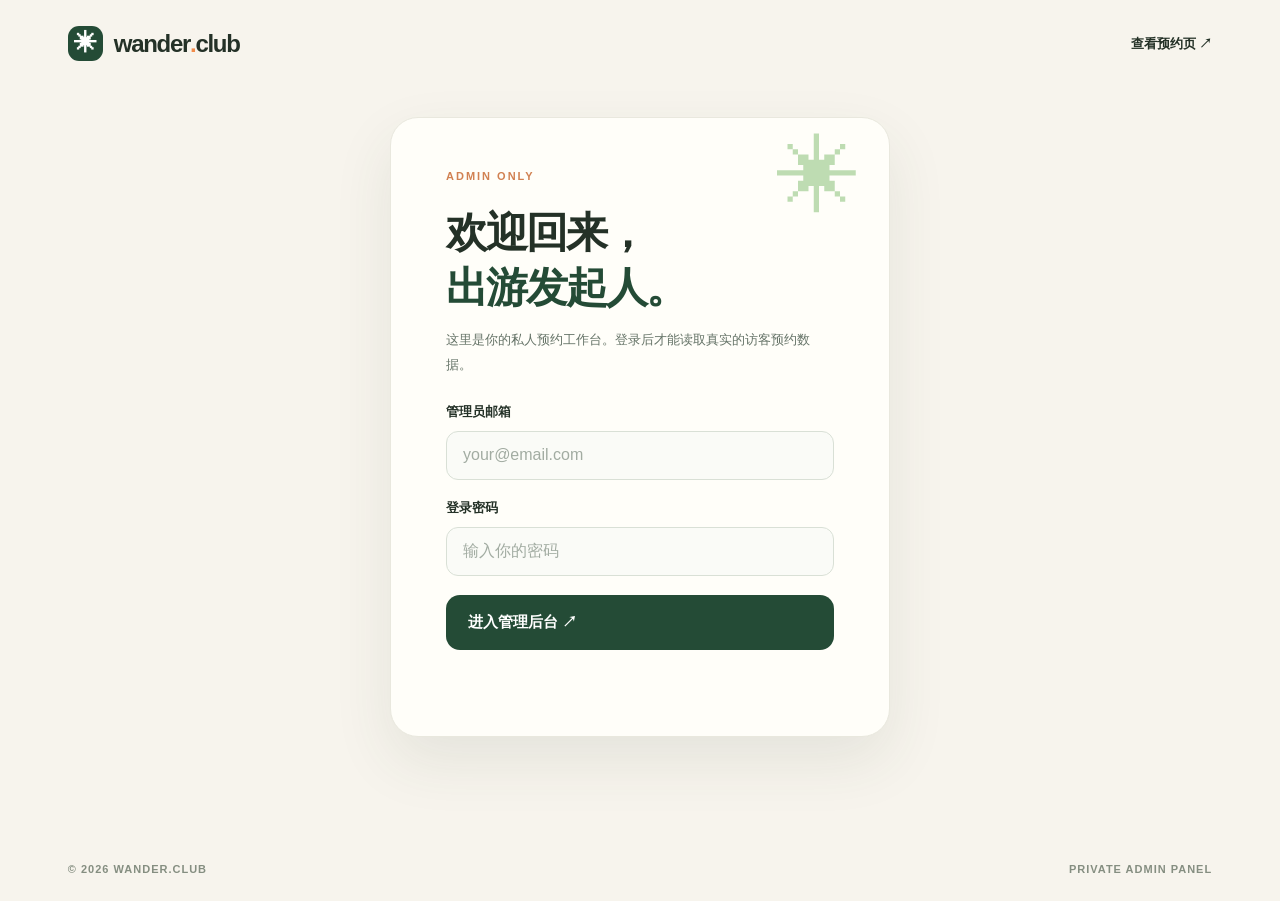
==== admin.html @ eb983b2d "Complete persistent booking site, administrator tools and database security" ====
<!doctype html>
<html lang="zh-CN">
<head>
  <meta charset="utf-8">
  <meta name="viewport" content="width=device-width, initial-scale=1">
  <meta name="robots" content="noindex,nofollow">
  <link rel="icon" href="assets/favicon.svg" type="image/svg+xml">
  <meta name="referrer" content="strict-origin-when-cross-origin">
  <meta name="theme-color" content="#f7f4ed">
  <title>预约管理后台 · Wander Club</title>
  <link rel="stylesheet" href="assets/styles.css">
  <script defer src="assets/vendor/supabase-2.119.0.js"></script>
  <script defer src="config.js"></script>
  <script defer src="assets/admin.js"></script>
</head>
<body class="admin-body">
  <div class="admin-layout">
    <header class="admin-header"><a class="wordmark" href="index.html"><span class="brand-mark">✳</span> wander<span class="wordmark-period">.</span>club</a><div class="admin-header-actions"><a href="index.html" class="subtle-link">查看预约页 ↗</a><button type="button" id="logout" class="ghost-btn" hidden>退出登录</button></div></header>
    <main class="admin-main">
      <div id="admin-config-alert" class="notice notice-error" hidden>管理员后台尚未配置 Supabase，请按照 README.md 完成数据库连接。</div>
      <section class="login-wrap" id="login-section"><div class="login-card"><div class="login-art">✳</div><span class="section-index">ADMIN ONLY</span><h1>欢迎回来，<br><em>出游发起人。</em></h1><p>这里是你的私人预约工作台。登录后才能读取真实的访客预约数据。</p><form id="login-form"><label class="field"><span>管理员邮箱</span><input type="email" name="email" required autocomplete="username" placeholder="your@email.com"></label><label class="field"><span>登录密码</span><input type="password" name="password" required autocomplete="current-password" placeholder="输入你的密码"></label><button class="submit-btn" id="login-btn" type="submit">进入管理后台 ↗</button><p class="form-feedback" id="login-feedback" role="status" aria-live="polite"></p></form></div></section>
      <section id="dashboard" class="dashboard" hidden><div class="dashboard-heading"><div><span class="section-index">YOUR PERSONAL DASHBOARD</span><h1>预约管理 <span class="mini-deco">✳</span></h1><p>看看最近谁想和你一起出去玩。</p></div><button type="button" id="refresh-btn" class="outline-btn">↻ 刷新数据</button></div>
        <div class="dashboard-stats"><div class="stat"><span>全部预约</span><strong id="stat-all">0</strong><small>ALL REQUESTS</small></div><div class="stat"><span>待处理</span><strong id="stat-pending">0</strong><small>TO DO</small></div><div class="stat"><span>已确认</span><strong id="stat-confirmed">0</strong><small>LET'S GO</small></div><div class="stat"><span>已取消</span><strong id="stat-cancelled">0</strong><small>CANCELLED</small></div></div>
        <div class="data-card"><div class="data-card-heading"><h2>预约记录 <span class="count-bubble" id="visible-count">0</span></h2><button type="button" id="export-btn" class="outline-btn">↓ 导出 CSV</button></div><div class="filters"><label class="sr-only" for="search-input">搜索预约</label><input type="search" id="search-input" placeholder="搜索昵称、联系方式、目的地…"><label class="sr-only" for="status-filter">筛选预约状态</label><select id="status-filter"><option value="all">全部状态</option><option value="pending">待处理</option><option value="confirmed">已确认</option><option value="cancelled">已取消</option></select><label class="date-filter" for="date-filter">预约日期<input type="date" id="date-filter"></label><button type="button" id="clear-filters" class="ghost-btn">清除筛选</button></div>
        <p class="form-feedback" id="dashboard-feedback" role="status" aria-live="polite"></p><div class="table-scroller"><table class="booking-table"><thead><tr><th>预约人 / 联系方式</th><th>出游目的地</th><th>日期 / 时间 / 人数</th><th>偏好与留言</th><th>提交时间</th><th>处理状态</th></tr></thead><tbody id="bookings-body"><tr><td colspan="6">登录后显示真实预约数据</td></tr></tbody></table></div><div class="empty-state" id="empty-state" hidden>暂时没有符合条件的预约。</div></div>
        <details class="password-settings"><summary>修改管理员密码</summary><form id="password-form"><label class="field"><span>新密码（至少 12 位）</span><input name="new_password" type="password" minlength="12" maxlength="128" autocomplete="new-password" required></label><label class="field"><span>再次输入新密码</span><input name="confirm_password" type="password" minlength="12" maxlength="128" autocomplete="new-password" required></label><button type="submit" class="outline-btn">保存新密码</button><p id="password-feedback" class="form-feedback" role="status"></p></form></details><p class="dashboard-privacy">隐私提醒：预约信息包含联系方式。请勿将导出的 CSV 上传到公开仓库或转发给无关人员。</p>
      </section>
    </main><footer class="footer"><span>© <span id="year"></span> WANDER.CLUB</span><span>PRIVATE ADMIN PANEL</span></footer>
  </div>
</body>
</html>
---- assets/styles.css ----
:root{--ink:#243127;--muted:#657367;--bg:#f7f4ed;--paper:#fffef9;--mint:#d4e8b5;--forest:#244b36;--orange:#f8a862;--line:#d7dcd0;--cream:#faeccb;--font:Outfit,DM Sans,-apple-system,BlinkMacSystemFont,"PingFang SC","Microsoft YaHei",sans-serif}
*{box-sizing:border-box}html{scroll-behavior:smooth}body{margin:0;background:var(--bg);color:var(--ink);font-family:var(--font);-webkit-font-smoothing:antialiased}a{color:inherit;text-decoration:none}button,input,textarea,select{font:inherit}button{cursor:pointer}button:disabled{cursor:not-allowed;opacity:.5}.site-shell,.admin-layout{overflow:hidden;min-height:100vh} .topbar,.admin-header{display:flex;align-items:center;justify-content:space-between;max-width:1400px;margin:0 auto;padding:26px 5.3%;position:relative;z-index:2}.wordmark{display:inline-flex;align-items:center;font-family:Outfit,sans-serif;font-weight:800;font-size:24px;letter-spacing:-1.3px}.brand-mark{display:inline-flex;align-items:center;justify-content:center;background:var(--forest);color:#fff;width:35px;height:35px;border-radius:11px;margin-right:11px;font-size:23px}.wordmark-period{color:#f28c4b}.top-nav{display:flex;align-items:center;gap:34px}.nav-tag{font-size:12px;font-weight:700;letter-spacing:1px;color:var(--muted)}.nav-link{padding:11px 19px;border:1.5px solid var(--forest);border-radius:30px;font-weight:700;font-size:13px;transition:.2s}.nav-link:hover,.outline-btn:hover{background:var(--forest);color:#fff}.hero{max-width:1400px;margin:0 auto;padding:30px 5.3% 76px;display:grid;grid-template-columns:52% 48%;min-height:635px;align-items:center;gap:0}.hero-copy{position:relative;z-index:1;padding:30px 0 10px}.eyebrow,.section-index,.form-mini{font-family:Outfit,sans-serif;font-size:11px;font-weight:800;letter-spacing:2px}.eyebrow{display:flex;align-items:center;gap:10px}.live-dot{display:block;width:8px;height:8px;border-radius:50%;background:#ef9258}.eyebrow-num{font-weight:600;color:#8d9588;padding-left:8px}.hero h1{font-weight:800;line-height:1.15;letter-spacing:-4px;font-size:clamp(66px,6.5vw,103px);margin:30px 0 24px}.hero h1 em,.booking-intro h2 em,.closing em,.login-card h1 em{font-weight:800;font-style:normal;color:var(--forest);white-space:nowrap}.intro{font-size:16px;line-height:2;max-width:490px;color:#556255;margin:0 0 28px}.hero-actions{display:flex;align-items:center;gap:22px;flex-wrap:wrap}.primary-cta{display:inline-flex;gap:33px;align-items:center;justify-content:space-between;background:var(--forest);color:white;border-radius:100px;font-size:15px;font-weight:700;padding:18px 26px;box-shadow:0 9px 0 #244b3614;transition:transform .2s}.primary-cta:hover{transform:translateY(-3px)}.cta-note{color:#8a9283;font-size:12px}.micro-stats{display:flex;align-items:center;gap:24px;margin-top:72px}.micro-stats div{display:flex;align-items:center;gap:10px}.micro-stats strong{font-weight:800;font-size:21px}.micro-stats span{font-size:12px;color:#788276}.micro-stats i{width:20px;height:1px;background:#c7ccc0}.hero-art{height:575px;position:relative;isolation:isolate;border-radius:45% 45% 39% 44%;background:#dfebcf;transform:rotate(1deg);overflow:visible}.art-sun{position:absolute;width:185px;height:185px;background:#ffc273;border-radius:50%;top:16%;left:45%;box-shadow:0 0 0 22px #ffdb992e;z-index:-1}.art-cloud{position:absolute;background:#fffaf1;border-radius:100px;opacity:.85}.art-cloud:before,.art-cloud:after{content:"";position:absolute;background:inherit;border-radius:50%}.cloud-one{width:105px;height:30px;top:18%;left:12%}.cloud-one:before{width:60px;height:58px;left:14px;bottom:0}.cloud-one:after{width:42px;height:39px;left:54px;bottom:0}.cloud-two{width:94px;height:25px;top:40%;right:0}.cloud-two:before{height:50px;width:50px;left:20px;bottom:0}.art-landscape{position:absolute;inset:0;border-radius:45% 45% 39% 44%;overflow:hidden;z-index:-1}.hill{position:absolute;width:125%;height:65%;border-radius:52% 55% 0 0;bottom:-31%}.hill-back{left:-30%;background:#9ec492;transform:rotate(-13deg);bottom:-30%}.hill-front{right:-32%;background:#557e5a;transform:rotate(22deg);bottom:-28%}.art-path{position:absolute;width:190px;height:300px;border:solid 0 #eac78d;border-left-width:45px;border-radius:50%;transform:rotate(32deg);left:50%;bottom:-195px}.tiny-flower{font-size:43px;position:absolute;bottom:20%;right:15%;color:#f6d5b7}.art-star{position:absolute;color:#335a42}.star-one{font-size:45px;top:6%;right:10%}.star-two{font-size:30px;top:42%;left:4%;color:#f6a866}.art-floating{position:absolute;box-shadow:0 12px 35px #203f2922;font-family:Outfit,sans-serif;font-size:12px;line-height:1.4;font-weight:800;letter-spacing:1px;padding:16px 20px;border:1px solid #24312720;transform:rotate(-8deg)}.note-a{background:#fffefa;left:-24px;top:21%}.note-b{background:#f8b77c;right:-30px;bottom:17%;transform:rotate(7deg)}.art-stamp{position:absolute;bottom:14%;left:14%;border:2px dashed #f8f7e9;border-radius:100%;height:120px;width:120px;display:flex;align-items:center;justify-content:center;flex-direction:column;color:#fff;transform:rotate(-12deg);font-family:Outfit,sans-serif;letter-spacing:2px}.art-stamp span{font-size:8px}.art-stamp b{font-size:25px;letter-spacing:-1px}.vibe-strip{background:var(--forest);color:#f4f4e3;display:flex;justify-content:center;gap:30px;align-items:center;overflow:hidden;white-space:nowrap;min-height:64px;font-size:13px;font-weight:700;letter-spacing:1px}.vibe-strip b{color:#efad7d;font-size:22px;font-weight:400}.booking-section{max-width:1400px;margin:auto;padding:120px 5.3% 140px;display:grid;grid-template-columns:40% 60%;gap:36px}.booking-intro{padding:30px 40px 0 0}.section-index{color:#d18152}.booking-intro h2{font-size:clamp(48px,5.8vw,80px);font-weight:800;line-height:1.2;letter-spacing:-3px;margin:28px 0}.booking-intro p{color:#69766a;line-height:2;max-width:340px;font-size:15px}.paper-ticket{background:var(--cream);width:290px;margin-top:70px;padding:28px 30px 36px;min-height:176px;border-radius:8px;transform:rotate(-7deg);box-shadow:0 20px 25px #2538240c;position:relative;border-left:11px solid #e5b96e}.paper-ticket:before,.paper-ticket:after{content:"";position:absolute;width:24px;height:24px;background:var(--bg);border-radius:50%;top:50%;margin-top:-12px}.paper-ticket:before{left:-23px}.paper-ticket:after{right:-12px}.paper-ticket span,.paper-ticket small{display:block;font-family:Outfit,sans-serif;font-weight:800;letter-spacing:1.5px;font-size:9px}.paper-ticket b{display:block;font-size:23px;margin:17px 0}.ticket-dots{position:absolute;bottom:0;left:12px;right:12px;display:flex;justify-content:space-around}.ticket-dots span{background:var(--bg);height:8px;width:8px;border-radius:100%}.form-card{background:#fffefa;border:1px solid #e9e8de;box-shadow:0 24px 70px #3a4a3821;border-radius:27px;padding:44px 46px 35px;min-width:0}.form-card-top{display:flex;justify-content:space-between;align-items:center;margin-bottom:30px}.form-mini{color:#b58c65}.form-card-top h3{font-size:30px;letter-spacing:-1px;margin:6px 0 0}.form-emoji{width:70px;height:70px;border-radius:100%;display:flex;align-items:center;justify-content:center;background:var(--mint);font-size:37px;transform:rotate(15deg)}.field-grid{display:grid;grid-template-columns:1fr 1fr;gap:18px}.field{display:flex;flex-direction:column;margin-bottom:19px;gap:10px;min-width:0}.field>span,.field legend{font-size:13px;font-weight:800}.field b,.consent b{color:#d57540}.field small{color:#949d91;font-weight:500}.field input,.field textarea,.field select,.filters input,.filters select{border:1px solid #d9e0d6;background:#fafbf7;padding:14px 16px;border-radius:12px;outline:0;width:100%;color:var(--ink);transition:border-color .2s,box-shadow .2s;min-height:49px}.field textarea{resize:vertical;line-height:1.6}.field input:focus,.field select:focus,.field textarea:focus,.filters input:focus,.filters select:focus{border-color:#82ad83;box-shadow:0 0 0 3px #a3cba235}.field input::placeholder,.field textarea::placeholder{color:#a2aca2}.option-field{border:0;padding:0;margin:0 0 22px}.option-field legend{margin-bottom:12px}.radio-chips{display:flex;gap:9px;flex-wrap:wrap}.radio-chips input{position:absolute;opacity:0;pointer-events:none}.radio-chips span{border-radius:100px;border:1px solid #d9dfd5;background:#fafbf7;display:inline-block;font-size:12px;font-weight:700;padding:10px 14px;cursor:pointer}.radio-chips input:checked+span{color:#fff;background:#416c4c;border-color:#416c4c}.radio-chips input:focus-visible+span{outline:3px solid #ffb973;outline-offset:2px}.consent{display:flex;align-items:flex-start;gap:10px;font-size:12px;color:#758174;line-height:1.7;margin:5px 0 21px;cursor:pointer}.consent input{width:16px;height:16px;accent-color:var(--forest);flex-shrink:0;margin-top:2px}.submit-btn{display:flex;align-items:center;justify-content:space-between;width:100%;border:0;border-radius:14px;background:var(--forest);color:white;padding:18px 22px;font-weight:800;font-size:15px;transition:background .2s}.submit-btn:hover:not(:disabled){background:#376a49}.form-footnote{margin:14px 0 0;text-align:center;color:#a0a89b;font-size:11px;line-height:1.7}.form-feedback{font-size:13px;line-height:1.6;margin:10px 0 0;min-height:1px}.form-feedback.is-error{color:#b34c3d}.form-feedback.is-success{color:#386a48}.notice{padding:14px 16px;border-radius:10px;margin-bottom:17px;font-size:13px;line-height:1.7}.notice-error{color:#9a482b;border:1px solid #e5b4a3;background:#fff0e9}.hidden-honeypot{position:absolute;left:-10000px;opacity:0;width:1px;height:1px;overflow:hidden}.success-panel{text-align:center;padding:65px 10px}.success-icon{display:flex;align-items:center;justify-content:center;width:80px;height:80px;border-radius:50%;margin:auto;background:#dcebd5;color:var(--forest);font-size:40px}.success-panel h3{font-size:32px;margin:22px 0}.success-panel p{line-height:1.8;color:var(--muted);max-width:370px;margin:0 auto 28px}.secondary-btn{border:1px solid var(--forest);background:none;color:var(--forest);padding:12px 20px;border-radius:100px;font-weight:700}.closing{background:#e4efda;min-height:250px;text-align:center;padding:52px 5% 58px;position:relative}.closing p{font-size:clamp(25px,3.2vw,45px);line-height:1.6;font-weight:800;margin:12px 0 0;letter-spacing:-1.5px}.closing-sparkle{position:absolute;font-size:52px;right:17%;top:19%;color:#f2a66b}.footer{max-width:1400px;padding:26px 5.3%;margin:auto;display:flex;justify-content:space-between;align-items:center;gap:15px;color:#858e81;font:700 11px Outfit,sans-serif;letter-spacing:1px}.footer a:hover{text-decoration:underline}.footer-sep{padding:0 9px}.admin-body{background:#f7f4ed}.admin-main{max-width:1300px;margin:0 auto;padding:30px 5% 100px}.admin-header{max-width:1400px}.admin-header-actions{display:flex;align-items:center;gap:15px}.subtle-link{font-size:13px;font-weight:700}.ghost-btn,.outline-btn{border:1px solid var(--forest);color:var(--forest);background:transparent;border-radius:10px;padding:11px 16px;font-weight:700;font-size:13px;transition:.2s}.login-wrap{min-height:66vh;display:flex;align-items:center;justify-content:center}.login-card{background:#fffef9;border:1px solid #e9e8de;border-radius:28px;padding:48px 55px 50px;width:min(100%,500px);box-shadow:0 24px 60px #37483918;position:relative;overflow:hidden}.login-art{position:absolute;right:28px;top:12px;font-size:84px;color:#bedcb2}.login-card h1{font-size:42px;letter-spacing:-2px;line-height:1.3;margin:22px 0 13px}.login-card p{font-size:13px;color:var(--muted);line-height:1.9;margin-bottom:25px}.dashboard-heading{display:flex;align-items:end;justify-content:space-between;margin:26px 0 35px}.dashboard-heading h1{font-size:52px;letter-spacing:-3px;margin:8px 0}.dashboard-heading p{color:var(--muted);font-size:14px;margin:0}.mini-deco{color:#e7ae70}.dashboard-stats{display:grid;grid-template-columns:repeat(4,1fr);gap:16px;margin-bottom:25px}.stat{display:flex;flex-direction:column;background:#fffef9;border:1px solid #e6e9e0;border-radius:18px;padding:25px 27px}.stat span{color:#6d776d;font-size:13px;font-weight:700}.stat strong{font-family:Outfit,sans-serif;font-size:42px;margin:11px 0;font-weight:800}.stat small{font-size:10px;letter-spacing:1.7px;color:#b7c0b2;font-weight:800}.data-card{border-radius:22px;background:#fffefa;border:1px solid #e5e8df;padding:28px;box-shadow:0 16px 50px #3748390c}.data-card-heading{display:flex;justify-content:space-between;align-items:center;gap:15px}.data-card-heading h2{font-size:24px;letter-spacing:-1px;margin:0}.count-bubble{font-size:12px;padding:3px 8px;background:#dfead7;border-radius:20px;vertical-align:middle}.filters{display:flex;gap:12px;margin:24px 0}.filters input{max-width:420px}.filters select{max-width:190px}.table-scroller{overflow-x:auto}.booking-table{width:100%;border-collapse:collapse;min-width:900px;text-align:left}.booking-table th{font-size:12px;color:#687867;padding:15px 12px;border-bottom:1px solid #e2e8df;white-space:nowrap}.booking-table td{font-size:13px;padding:18px 12px;border-bottom:1px solid #eff1eb;vertical-align:top;max-width:260px;overflow-wrap:anywhere}.booking-table td small{display:block;color:#8c9a8d;line-height:1.9;margin-top:5px}.booking-table td strong{font-weight:800}.booking-table td .message{max-width:210px;white-space:pre-wrap}.status-select{padding:9px 11px;border-radius:8px;border:1px solid #d5e1d1;background:#f7fbf5;color:#264532;font-size:12px;font-weight:700;min-width:95px}.empty-state{padding:38px;text-align:center;color:var(--muted);font-size:13px}.dashboard-privacy{font-size:12px;color:#879383;line-height:1.8}.sr-only{position:absolute;width:1px;height:1px;padding:0;margin:-1px;overflow:hidden;clip:rect(0,0,0,0);white-space:nowrap;border:0}[hidden]{display:none!important}
@media(max-width:1040px){.hero{grid-template-columns:55% 45%}.hero-art{height:470px}.hero h1{font-size:clamp(58px,6.5vw,85px)}.booking-section{grid-template-columns:35% 65%;gap:10px}.booking-intro{padding-right:15px}.booking-intro h2{font-size:55px}.form-card{padding:35px}}
@media(max-width:760px){.topbar,.admin-header{padding:20px 6%}.nav-tag{display:none}.wordmark{font-size:21px}.hero{padding:40px 6% 60px;display:flex;flex-direction:column;min-height:0;align-items:stretch}.hero-copy{padding:0}.hero h1{font-size:clamp(55px,13.2vw,83px);letter-spacing:-2.8px}.intro{font-size:14px;line-height:1.95}.micro-stats{margin-top:34px;justify-content:flex-start;gap:13px}.micro-stats div{gap:6px}.micro-stats strong{font-size:18px}.micro-stats span{font-size:11px}.micro-stats i{width:11px}.hero-art{height:380px;width:min(90%,420px);align-self:center;margin:55px 0 0}.note-a{left:-20px}.note-b{right:-22px}.vibe-strip{justify-content:flex-start;padding:0 20px;gap:23px}.booking-section{display:flex;flex-direction:column;padding:72px 6% 90px;gap:40px}.booking-intro{padding:0}.booking-intro h2{font-size:56px}.booking-intro p{max-width:580px}.paper-ticket{display:none}.form-card{padding:28px 20px;border-radius:20px}.form-card-top h3{font-size:26px}.form-emoji{width:60px;height:60px}.footer{flex-direction:column;align-items:flex-start;line-height:1.7;padding:27px 6%}.closing-sparkle{right:5%;top:12%}.admin-main{padding:20px 5% 75px}.dashboard-stats{grid-template-columns:repeat(2,1fr)}.stat{padding:18px}.dashboard-heading h1{font-size:39px}.login-card{padding:35px 27px}.filters{flex-direction:column}.filters input,.filters select{max-width:none}}
@media(max-width:440px){.field-grid{grid-template-columns:1fr;gap:0}.top-nav{gap:0}.nav-link{font-size:11px;padding:10px 13px}.hero h1{font-size:53px}.hero-art{height:320px}.hero-actions{gap:12px}.cta-note{font-size:11px}.booking-intro h2{font-size:47px}.closing p{letter-spacing:-1px}.form-card-top{margin-bottom:23px}.dashboard-heading{align-items:start;gap:13px}.dashboard-heading .outline-btn{white-space:nowrap}.stat strong{font-size:34px}.data-card{padding:18px}.data-card-heading h2{font-size:20px}}
@media(prefers-reduced-motion:reduce){html{scroll-behavior:auto}*{transition:none!important}}

/* Responsive refinements to the original mint-and-cream design. */
.hero-copy{animation:arrive .6s ease both}.hero-art{animation:arrive .85s ease both}
@keyframes arrive{from{opacity:0;translate:0 12px}to{opacity:1;translate:0 0}}
:focus-visible{outline:3px solid #d18152;outline-offset:4px}
input,select,textarea{font-size:16px}.filters{flex-wrap:wrap;align-items:end}.filters>input{flex:1;min-width:190px}.filters>select{flex:0 1 150px}
.date-filter{font-size:12px;font-weight:700;display:flex;flex-direction:column;gap:6px}.date-filter input{min-width:155px}.filters .ghost-btn{min-height:49px}
.field [aria-invalid=true]{border-color:#b34c3d}.table-scroller{overscroll-behavior-x:contain}.booking-table td{line-height:1.7}
@media(min-width:761px){.booking-section{grid-template-columns:minmax(0,2fr) minmax(0,3fr)}}
@media(max-width:760px){.filters>input,.filters>select,.date-filter,.filters>.ghost-btn{width:100%;max-width:none;flex:auto}.admin-header-actions{gap:8px}.subtle-link{font-size:12px}}
@media(prefers-reduced-motion:reduce){*{animation:none!important}}

.password-settings{margin-top:26px;background:#fffefa;border:1px solid var(--line);border-radius:16px;padding:20px}.password-settings summary{cursor:pointer;font-size:14px;font-weight:700}.password-settings form{max-width:480px;margin-top:20px}
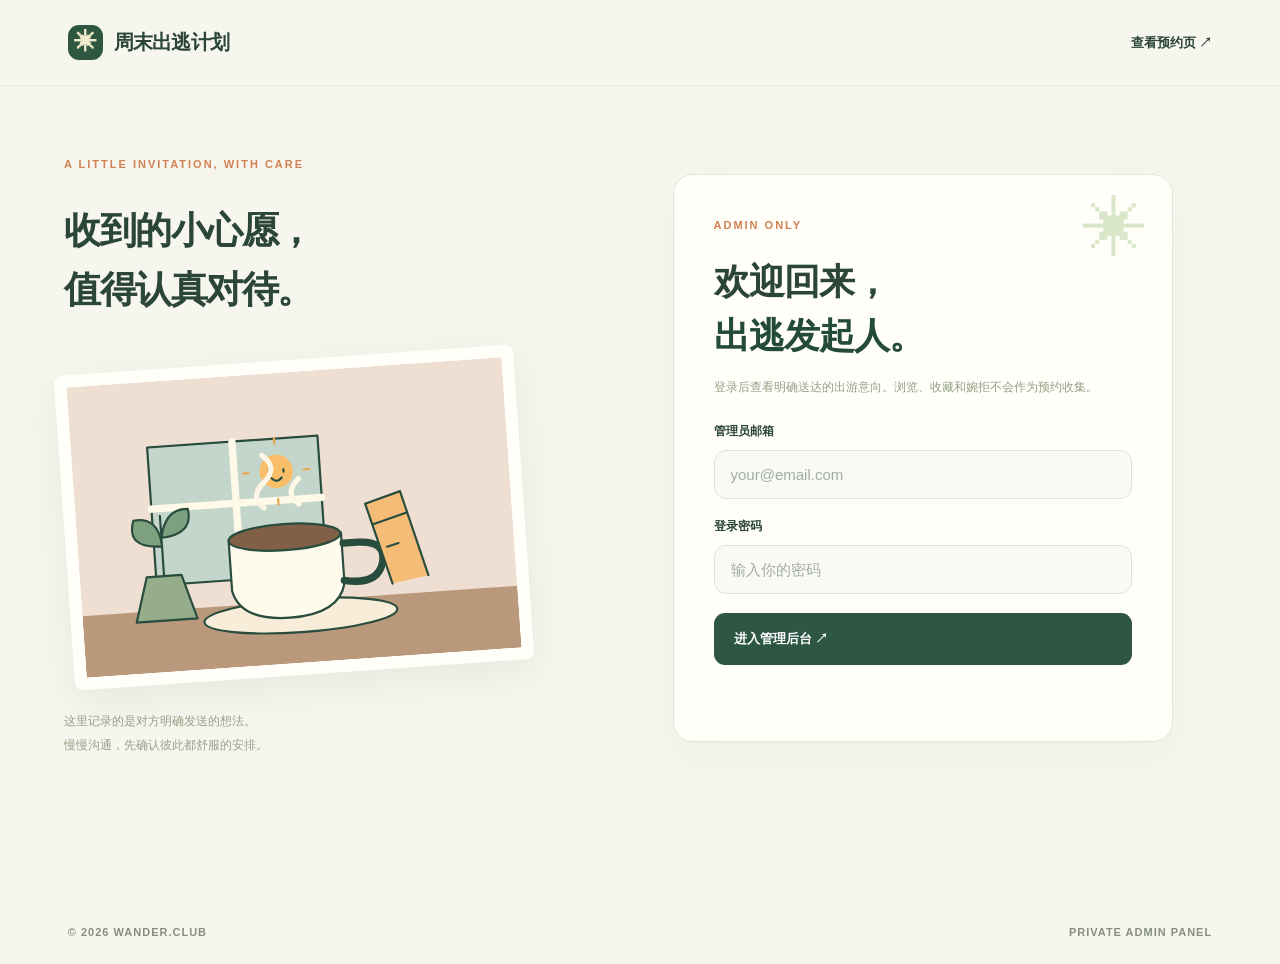
==== commit 4738db80: "Build a warm private invitation experience with trip inspiration and explicit preferences" ====
--- a/admin.html
+++ b/admin.html
@@ -4,28 +4,30 @@
   <meta charset="utf-8">
   <meta name="viewport" content="width=device-width, initial-scale=1">
   <meta name="robots" content="noindex,nofollow">
-  <link rel="icon" href="assets/favicon.svg" type="image/svg+xml">
+  <link rel="icon" href="assets/favicon.svg?v=4e922aed1897" type="image/svg+xml">
   <meta name="referrer" content="strict-origin-when-cross-origin">
   <meta name="theme-color" content="#f7f4ed">
-  <title>预约管理后台 · Wander Club</title>
-  <link rel="stylesheet" href="assets/styles.css">
-  <script defer src="assets/vendor/supabase-2.119.0.js"></script>
-  <script defer src="config.js"></script>
-  <script defer src="assets/admin.js"></script>
+  <title>出逃工作台 · 周末出逃计划</title>
+  <link rel="stylesheet" href="assets/styles.css?v=2afb47aa183e"><link rel="stylesheet" href="assets/admin-v2.css?v=873338decc76">
+  <script defer src="assets/vendor/supabase-2.119.0.js?v=a867edbcfb02"></script>
+  <script defer src="config.js?v=60e2ff3f76e2"></script>
+  <script defer src="assets/catalog.js?v=cb531a552da4"></script>
+  <script defer src="assets/admin.js?v=8c13bb83437b"></script>
 </head>
 <body class="admin-body">
   <div class="admin-layout">
-    <header class="admin-header"><a class="wordmark" href="index.html"><span class="brand-mark">✳</span> wander<span class="wordmark-period">.</span>club</a><div class="admin-header-actions"><a href="index.html" class="subtle-link">查看预约页 ↗</a><button type="button" id="logout" class="ghost-btn" hidden>退出登录</button></div></header>
+    <header class="admin-header"><a class="wordmark" href="index.html"><span class="brand-mark">✳</span> 周末出逃计划</a><div class="admin-header-actions"><a href="index.html" class="subtle-link">查看预约页 ↗</a><button type="button" id="logout" class="ghost-btn" hidden>退出登录</button></div></header>
     <main class="admin-main">
       <div id="admin-config-alert" class="notice notice-error" hidden>管理员后台尚未配置 Supabase，请按照 README.md 完成数据库连接。</div>
-      <section class="login-wrap" id="login-section"><div class="login-card"><div class="login-art">✳</div><span class="section-index">ADMIN ONLY</span><h1>欢迎回来，<br><em>出游发起人。</em></h1><p>这里是你的私人预约工作台。登录后才能读取真实的访客预约数据。</p><form id="login-form"><label class="field"><span>管理员邮箱</span><input type="email" name="email" required autocomplete="username" placeholder="your@email.com"></label><label class="field"><span>登录密码</span><input type="password" name="password" required autocomplete="current-password" placeholder="输入你的密码"></label><button class="submit-btn" id="login-btn" type="submit">进入管理后台 ↗</button><p class="form-feedback" id="login-feedback" role="status" aria-live="polite"></p></form></div></section>
-      <section id="dashboard" class="dashboard" hidden><div class="dashboard-heading"><div><span class="section-index">YOUR PERSONAL DASHBOARD</span><h1>预约管理 <span class="mini-deco">✳</span></h1><p>看看最近谁想和你一起出去玩。</p></div><button type="button" id="refresh-btn" class="outline-btn">↻ 刷新数据</button></div>
+      <section class="login-wrap" id="login-section"><div class="admin-login-scene"><p class="section-index">A LITTLE INVITATION, WITH CARE</p><h2>收到的小心愿，<br>值得认真对待。</h2><img src="assets/illustrations/cafe.svg?v=3e6ce85de43a" width="600" height="400" alt="温暖的咖啡馆插画"><p>这里记录的是对方明确发送的想法。<br>慢慢沟通，先确认彼此都舒服的安排。</p></div><div class="login-card"><div class="login-art">✳</div><span class="section-index">ADMIN ONLY</span><h1>欢迎回来，<br><em>出逃发起人。</em></h1><p>登录后查看明确送达的出游意向。浏览、收藏和婉拒不会作为预约收集。</p><form id="login-form"><label class="field"><span>管理员邮箱</span><input type="email" name="email" required autocomplete="username" placeholder="your@email.com"></label><label class="field"><span>登录密码</span><input type="password" name="password" required autocomplete="current-password" placeholder="输入你的密码"></label><button class="submit-btn" id="login-btn" type="submit">进入管理后台 ↗</button><p class="form-feedback" id="login-feedback" role="status" aria-live="polite"></p></form></div></section>
+      <section id="dashboard" class="dashboard" hidden><div class="dashboard-heading"><div><span class="section-index">YOUR PERSONAL DASHBOARD</span><h1>预约管理 <span class="mini-deco">✳</span></h1><p>认真看看收到的想法。先聊聊，也是一个明确的选择。</p></div><button type="button" id="refresh-btn" class="outline-btn">↻ 刷新数据</button></div>
         <div class="dashboard-stats"><div class="stat"><span>全部预约</span><strong id="stat-all">0</strong><small>ALL REQUESTS</small></div><div class="stat"><span>待处理</span><strong id="stat-pending">0</strong><small>TO DO</small></div><div class="stat"><span>已确认</span><strong id="stat-confirmed">0</strong><small>LET'S GO</small></div><div class="stat"><span>已取消</span><strong id="stat-cancelled">0</strong><small>CANCELLED</small></div></div>
-        <div class="data-card"><div class="data-card-heading"><h2>预约记录 <span class="count-bubble" id="visible-count">0</span></h2><button type="button" id="export-btn" class="outline-btn">↓ 导出 CSV</button></div><div class="filters"><label class="sr-only" for="search-input">搜索预约</label><input type="search" id="search-input" placeholder="搜索昵称、联系方式、目的地…"><label class="sr-only" for="status-filter">筛选预约状态</label><select id="status-filter"><option value="all">全部状态</option><option value="pending">待处理</option><option value="confirmed">已确认</option><option value="cancelled">已取消</option></select><label class="date-filter" for="date-filter">预约日期<input type="date" id="date-filter"></label><button type="button" id="clear-filters" class="ghost-btn">清除筛选</button></div>
-        <p class="form-feedback" id="dashboard-feedback" role="status" aria-live="polite"></p><div class="table-scroller"><table class="booking-table"><thead><tr><th>预约人 / 联系方式</th><th>出游目的地</th><th>日期 / 时间 / 人数</th><th>偏好与留言</th><th>提交时间</th><th>处理状态</th></tr></thead><tbody id="bookings-body"><tr><td colspan="6">登录后显示真实预约数据</td></tr></tbody></table></div><div class="empty-state" id="empty-state" hidden>暂时没有符合条件的预约。</div></div>
-        <details class="password-settings"><summary>修改管理员密码</summary><form id="password-form"><label class="field"><span>新密码（至少 12 位）</span><input name="new_password" type="password" minlength="12" maxlength="128" autocomplete="new-password" required></label><label class="field"><span>再次输入新密码</span><input name="confirm_password" type="password" minlength="12" maxlength="128" autocomplete="new-password" required></label><button type="submit" class="outline-btn">保存新密码</button><p id="password-feedback" class="form-feedback" role="status"></p></form></details><p class="dashboard-privacy">隐私提醒：预约信息包含联系方式。请勿将导出的 CSV 上传到公开仓库或转发给无关人员。</p>
+        <div class="data-card"><div class="data-card-heading"><h2>预约记录 <span class="count-bubble" id="visible-count">0</span></h2><button type="button" id="export-btn" class="outline-btn">↓ 导出 CSV</button></div><div class="admin-quick-filters" role="group" aria-label="快捷筛选预约状态"><button type="button" data-quick-status="all" class="active">全部心愿</button><button type="button" data-quick-status="pending">待沟通</button><button type="button" data-quick-status="confirmed">已约好</button></div><div class="filters"><label class="sr-only" for="search-input">搜索预约</label><input type="search" id="search-input" placeholder="搜索昵称、联系方式、目的地…"><label class="sr-only" for="status-filter">筛选预约状态</label><select id="status-filter"><option value="all">全部状态</option><option value="pending">待处理</option><option value="confirmed">已确认</option><option value="cancelled">已取消</option></select><label class="sr-only" for="plan-filter">筛选灵感方案</label><select id="plan-filter"><option value="all">全部灵感方案</option></select><label class="sr-only" for="sort-input">预约排序</label><select id="sort-input"><option value="newest">最近提交优先</option><option value="outing">出游日期优先</option></select><label class="date-filter" for="date-filter">预约日期<input type="date" id="date-filter"></label><button type="button" id="clear-filters" class="ghost-btn">清除筛选</button></div>
+        <p class="form-feedback" id="dashboard-feedback" role="status" aria-live="polite"></p><div class="table-scroller"><table class="booking-table"><thead><tr><th>预约人 / 联系方式</th><th>出游目的地</th><th>日期 / 时间 / 人数</th><th>偏好与留言</th><th>提交时间</th><th>处理状态</th><th>详情</th></tr></thead><tbody id="bookings-body"><tr><td colspan="7">登录后显示真实预约数据</td></tr></tbody></table></div><div class="empty-state" id="empty-state" hidden><span aria-hidden="true">☁</span><strong>还没有符合条件的小心愿</strong><p>试试清除筛选，或等下一份明确送达的想法。</p></div></div>
+        <details class="invite-maker"><summary><span>✉ 写一张专属邀请</span><small>生成带称呼和小心意的链接</small></summary><form id="invite-link-form"><div class="field-grid"><label class="field"><span>你的称呼</span><input name="sender" type="text" maxlength="20" placeholder="希望她怎么称呼你" required></label><label class="field"><span>对方的称呼</span><input name="recipient" type="text" maxlength="20" placeholder="例如：小橘" required></label></div><label class="field"><span>想对她说的一句话</span><textarea name="invitation_message" maxlength="120" rows="3" placeholder="比如：发现了几件想和你一起做的小事，看看有没有你喜欢的。" required></textarea></label><label class="field"><span>你先想到的小计划</span><select name="suggested_plan" id="suggested-plan"><option value="">让她自由挑选</option></select></label><button type="submit" class="outline-btn">生成专属邀请链接 ↗</button><div id="invite-link-result" hidden><label class="field"><span>专属邀请链接</span><input type="url" readonly id="invite-link-output"></label><div class="invite-link-actions"><button type="button" id="copy-invite-link" class="outline-btn">复制邀请链接</button><a id="preview-invite-link" class="outline-btn" target="_blank" rel="noopener">看看邀请效果 ↗</a></div></div><p id="invite-link-feedback" class="form-feedback" role="status"></p><p class="invite-link-privacy">称呼和文案会包含在链接里，拿到链接的人都能看到；请勿填写私人联系方式。链接不追踪打开、收藏或婉拒，也不会自动替对方提交。</p></form></details><details class="password-settings"><summary>修改管理员密码</summary><form id="password-form"><label class="field"><span>新密码（至少 12 位）</span><input name="new_password" type="password" minlength="12" maxlength="128" autocomplete="new-password" required></label><label class="field"><span>再次输入新密码</span><input name="confirm_password" type="password" minlength="12" maxlength="128" autocomplete="new-password" required></label><button type="submit" class="outline-btn">保存新密码</button><p id="password-feedback" class="form-feedback" role="status"></p></form></details><p class="dashboard-privacy">隐私提醒：预约信息包含联系方式。请勿将导出的 CSV 上传到公开仓库或转发给无关人员。</p>
       </section>
     </main><footer class="footer"><span>© <span id="year"></span> WANDER.CLUB</span><span>PRIVATE ADMIN PANEL</span></footer>
   </div>
+<dialog id="admin-detail-dialog" class="admin-detail-dialog" aria-labelledby="admin-detail-title"><button type="button" id="close-admin-detail" class="admin-detail-close" aria-label="关闭预约详情">×</button><p class="section-index">ONE LITTLE WISH</p><h2 id="admin-detail-title">预约详情</h2><dl id="reservation-details"></dl><button type="button" id="copy-contact" class="outline-btn">复制联系方式</button><p id="copy-feedback" class="form-feedback" role="status"></p></dialog>
 </body>
 </html>
--- a/assets/styles.css
+++ b/assets/styles.css
@@ -17,3 +17,5 @@
 @media(prefers-reduced-motion:reduce){*{animation:none!important}}
 
 .password-settings{margin-top:26px;background:#fffefa;border:1px solid var(--line);border-radius:16px;padding:20px}.password-settings summary{cursor:pointer;font-size:14px;font-weight:700}.password-settings form{max-width:480px;margin-top:20px}
+/* Keep visually hidden radios inside their labels instead of spanning the viewport. */
+.radio-chips label{position:relative}.radio-chips input{width:1px;height:1px;min-height:0;min-width:0;margin:0;padding:0;left:0;top:0;clip-path:inset(50%);overflow:hidden}
--- a/assets/admin-v2.css
+++ b/assets/admin-v2.css
@@ -0,0 +1,5 @@
+.admin-body{background:#f7f6ee;color:#2b4637}.admin-header{border-bottom:1px solid #e5e9dc;padding-block:25px}.admin-header .wordmark{font-size:20px;letter-spacing:-.8px}.admin-header .brand-mark{color:#f4ebce;background:#2e5742}.admin-main{max-width:1380px;padding-top:30px}.login-wrap{display:grid;grid-template-columns:1fr 1fr;gap:65px;min-height:76vh;align-items:center}.admin-login-scene{max-width:460px}.admin-login-scene h2{font-size:37px;line-height:1.6;letter-spacing:-1.5px;font-weight:650}.admin-login-scene img{width:100%;height:auto;border:12px solid #fffef8;box-shadow:0 12px 40px #5a684719;border-radius:8px;transform:rotate(-4deg);margin-block:10px 18px}.admin-login-scene>p:last-child{font-size:12px;line-height:2;color:#97a087}.login-card{border-radius:20px;padding:40px;box-shadow:0 18px 50px #506c3d0b;border-color:#e1e7d6}.login-card h1{font-size:36px;line-height:1.5;letter-spacing:-1px;font-weight:650}.login-art{font-size:65px;color:#d9e6c9;top:17px;right:24px}.login-card p{font-size:12px;color:#94a085}.login-card input{background:#f8faf3;border-color:#dce5d2;font-size:15px}.login-card .field>span{font-size:12px}.login-card .submit-btn{font-size:13px;border-radius:11px;padding:17px 20px;background:#2d5744}.dashboard-heading h1{font-size:44px;letter-spacing:-2px;font-weight:650}.dashboard-heading p{font-size:12px;color:#8e9c80}.dashboard-stats .stat{border-color:#e1e7d7;background:#fffef8;border-radius:15px}.dashboard-stats .stat strong{font-weight:600;font-family:inherit;font-size:37px;color:#42643d}.dashboard-stats .stat small{font-size:8px;letter-spacing:1.6px;color:#b3bea5}.data-card{padding:27px;border-color:#dfe6d4;border-radius:17px;background:#fffef8}.data-card-heading h2{font-size:22px;font-weight:600}.admin-quick-filters{display:flex;gap:9px;flex-wrap:wrap;margin-top:23px}.admin-quick-filters button{border:1px solid #d9e3cc;background:#f8faef;color:#899b76;border-radius:25px;padding:9px 15px;font-size:11px}.admin-quick-filters button.active{color:#fff;background:#42673d;border-color:#42673d}.filters{gap:10px;margin-top:18px}.filters input,.filters select{font-size:12px;border-radius:9px;background:#f8faf3;border-color:#dfe7d3;min-height:43px;padding:12px}.filters>input{max-width:none;flex:1 1 280px;min-width:160px}.filters>select{flex:1 1 145px;max-width:180px}.filters .ghost-btn{min-height:43px;font-size:11px}.filters .date-filter{font-size:10px;color:#98a68b}.filters .date-filter input{min-width:140px}.booking-table{min-width:1120px}.booking-table td{font-size:12px;line-height:1.8}.booking-table th{font-size:11px;color:#8b9a7c}.booking-table td small{font-size:10px;color:#99a68d}.booking-table td strong{font-size:12px;font-weight:600}.booking-table .intention-tag{display:inline-block;background:#eff1e4;color:#96a377;font-size:9px;padding:2px 7px;border-radius:5px;margin-top:8px}.status-select{font-size:11px;border-color:#d5e3c7;padding:8px}.detail-row-button{border:1px solid #dae5cc;background:#f7faef;color:#7b9466;padding:7px 11px;border-radius:8px;font-size:10px;white-space:nowrap}.outline-btn,.ghost-btn{font-size:12px;border-color:#b2c4a0;border-radius:9px;color:#5d7c4a}.empty-state{padding:50px 15px;color:#9dad8e}.empty-state>span{display:block;font-size:45px;color:#c0cfaf;margin-bottom:17px}.empty-state strong{display:block;font-size:16px;font-weight:600}.empty-state p{font-size:11px;margin:10px 0 0;line-height:1.9}.password-settings{background:#fffef8;border-color:#dfe6d4;padding:22px;border-radius:15px}.password-settings summary{font-size:12px;font-weight:600;color:#8b9a7b}.password-settings .field>span{font-size:11px}.password-settings input{background:#f8faf3;border-color:#dde6d1}.dashboard-privacy{font-size:10px;color:#a3ae97}.admin-detail-dialog{border:1px solid #dfe6d5;width:min(620px,calc(100% - 30px));max-height:90dvh;background:#fffef8;color:#3d5836;border-radius:18px;padding:33px}.admin-detail-dialog::backdrop{background:#253c2d70;backdrop-filter:blur(3px)}.admin-detail-close{position:absolute;right:18px;top:17px;border:1px solid #dfe6d4;background:#f9fbf2;border-radius:50%;width:31px;height:31px;font-size:21px;color:#8da17b}.admin-detail-dialog h2{font-size:24px;font-weight:600;letter-spacing:-1px}.admin-detail-dialog dl{display:grid;grid-template-columns:90px 1fr;gap:17px 22px;padding-block:15px 25px;font-size:12px;line-height:1.9}.admin-detail-dialog dt{font-size:11px;color:#9cac8c}.admin-detail-dialog dd{margin:0;white-space:pre-wrap;overflow-wrap:anywhere}.admin-detail-dialog .form-feedback{font-size:11px}.form-feedback{font-size:12px}.admin-body dialog[open]{overscroll-behavior:contain}
+@media(max-width:1000px){.login-wrap{gap:40px}.login-card{padding:35px 30px}.admin-login-scene h2{font-size:30px}.admin-main{padding-inline:4%}.filters>select{max-width:none}.dashboard-heading h1{font-size:38px}}
+@media(max-width:760px){.admin-header{padding:20px 5%}.admin-header .wordmark{font-size:16px}.admin-header .brand-mark{width:30px;height:30px;font-size:21px;margin-right:7px}.subtle-link{font-size:10px}.admin-header-actions{gap:10px}.admin-header-actions .ghost-btn{font-size:10px;padding:9px}.login-wrap{display:flex;justify-content:center;min-height:71vh}.admin-login-scene{display:none}.login-card{padding:33px 25px;max-width:460px}.login-card h1{font-size:32px}.login-card p{font-size:11px}.login-card input{font-size:16px}.dashboard-heading{align-items:center;gap:15px;margin-block:20px 26px}.dashboard-heading h1{font-size:32px;letter-spacing:-1px}.dashboard-heading .section-index{font-size:8px}.dashboard-heading p{font-size:10px;line-height:1.9}.dashboard-heading .outline-btn{font-size:10px;padding:10px 12px}.dashboard-stats{gap:12px}.dashboard-stats .stat{padding:20px}.dashboard-stats .stat strong{font-size:31px;margin-block:9px}.stat span{font-size:11px}.data-card{padding:20px 16px}.data-card-heading h2{font-size:20px}.data-card-heading .outline-btn{font-size:10px;padding:10px 12px}.admin-quick-filters{gap:7px}.admin-quick-filters button{font-size:10px;padding:9px 13px}.filters{display:grid;grid-template-columns:1fr 1fr;gap:10px;align-items:end}.filters>input{grid-column:1/-1;min-width:0}.filters select,.filters input{font-size:13px;max-width:100%;width:100%}.filters .date-filter{font-size:9px;min-width:0;gap:5px}.filters .date-filter input{min-width:0;width:100%}.filters .ghost-btn{font-size:10px}.admin-detail-dialog{padding:27px 22px}.admin-detail-dialog dl{grid-template-columns:75px 1fr;gap:15px 14px;font-size:11px}.admin-detail-dialog dt{font-size:10px}.admin-detail-dialog h2{font-size:22px}.admin-body .footer{font-size:8px;gap:7px}.dashboard-privacy{font-size:9px;line-height:1.9}}
+
+.invite-maker{background:#f2f0e6;border:1px solid #e3dfcd;border-radius:15px;margin-top:26px;padding:22px}.invite-maker summary{display:flex;align-items:center;justify-content:space-between;gap:20px;cursor:pointer}.invite-maker summary>span{font-size:13px;font-weight:600;color:#7c8065}.invite-maker summary>small{font-size:9px;color:#ada98e}.invite-maker form{margin-top:25px;max-width:700px}.invite-maker .field>span{font-size:11px;color:#939779}.invite-maker input,.invite-maker textarea,.invite-maker select{background:#fffef7;border-color:#dddcc9;font-size:14px}.invite-link-privacy{font-size:10px;line-height:1.9;color:#aaa58c;margin-top:17px}.invite-link-actions{display:flex;gap:12px;flex-wrap:wrap;margin-bottom:15px}#invite-link-result{margin-top:24px}#invite-link-output{font-size:11px;color:#8b9c77}.invite-maker .outline-btn{border-color:#c6c9ab;color:#8a9271}@media(max-width:760px){.invite-maker{padding:20px 17px}.invite-maker summary{flex-direction:column;align-items:start;gap:8px}.invite-maker summary>span{font-size:12px}.invite-maker input,.invite-maker textarea,.invite-maker select{font-size:16px}.invite-link-privacy{font-size:9px}.invite-link-actions .outline-btn{font-size:10px}.invite-maker .field-grid{grid-template-columns:1fr;gap:0}}
